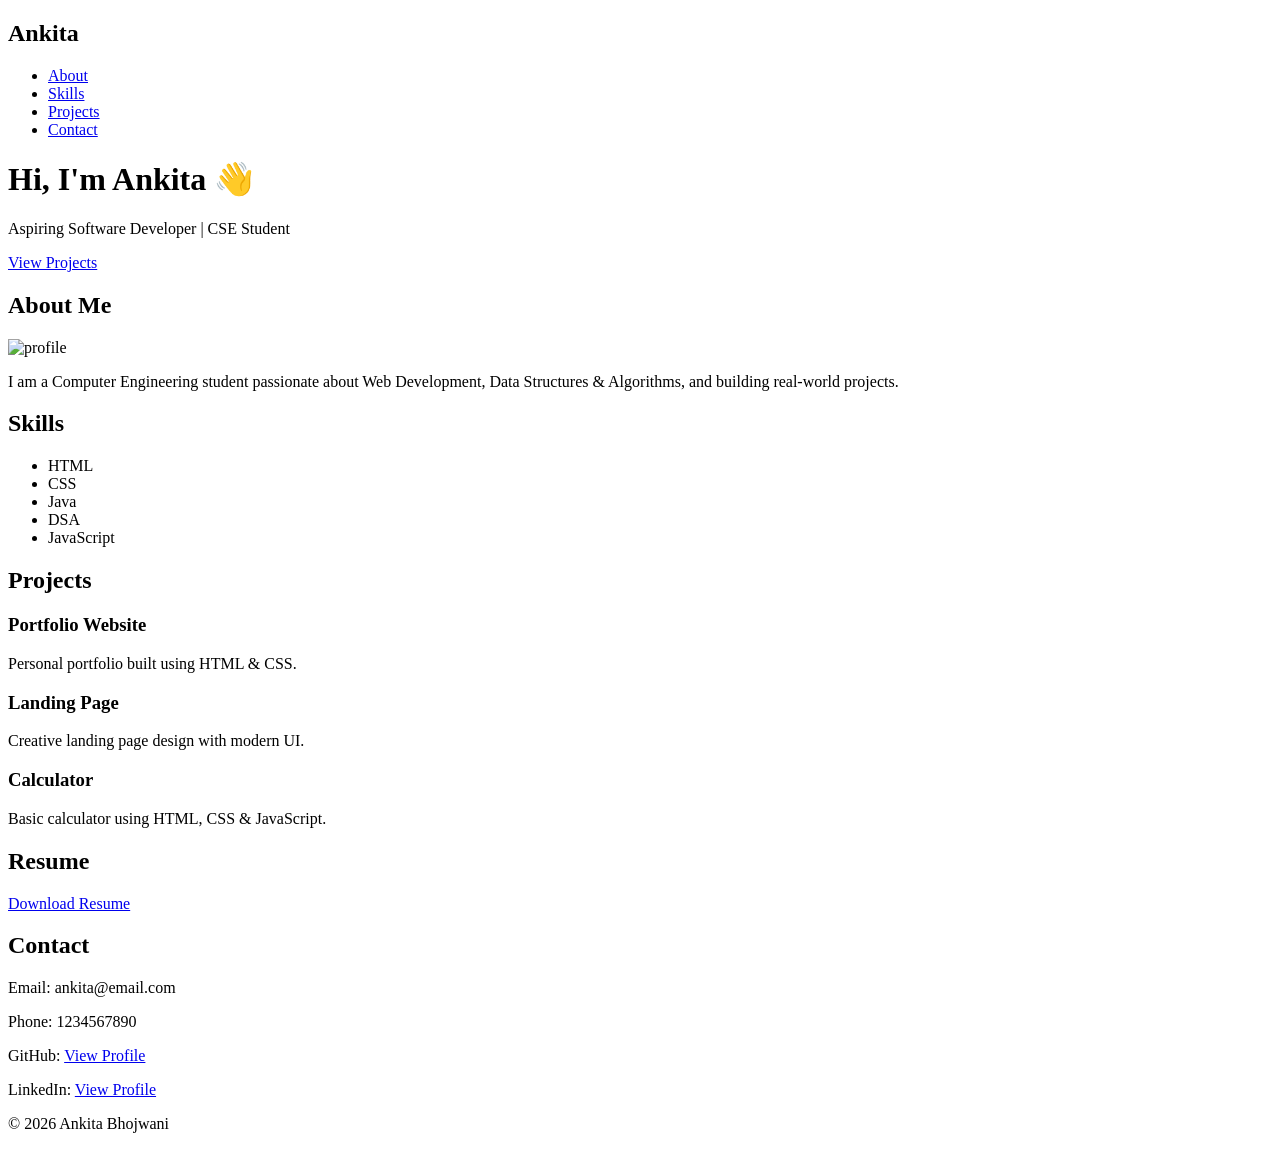
==== Portfolio/index.html @ e0c3b5ed "Rename index.html to Portfolio/index.html" ====
<!DOCTYPE html>
<html lang="en">
<head>
    <meta charset="UTF-8">
    <meta name="viewport" content="width=device-width, initial-scale=1.0">
    <title>Ankita Portfolio</title>


    <link href="https://fonts.googleapis.com/css2?family=Poppins:wght@300;400;600&display=swap" rel="stylesheet">

    <link rel="stylesheet" href="style.css">
</head>
<body>


    <nav class="navbar">
        <h2 class="logo">Ankita</h2>
        <ul class="nav-links">
            <li><a href="#about">About</a></li>
            <li><a href="#skills">Skills</a></li>
            <li><a href="#projects">Projects</a></li>
            <li><a href="#contact">Contact</a></li>
        </ul>
    </nav>


    <header class="hero">
        <h1>Hi, I'm Ankita 👋</h1>
        <p>Aspiring Software Developer | CSE Student</p>
        <a href="#projects" class="btn">View Projects</a>
    </header>

 
    <section id="about" class="about">
        <h2>About Me</h2>
        <div class="about-container">
            <img src="picture.jpeg" alt="profile">
            <p>
                I am a Computer Engineering student passionate about Web Development,
                Data Structures & Algorithms, and building real-world projects.
            </p>
        </div>
    </section>

   
    <section id="skills" class="skills">
        <h2>Skills</h2>
        <ul>
            <li>HTML</li>
            <li>CSS</li>
            <li>Java</li>
            <li>DSA</li>
            <li>JavaScript</li>
        </ul>
    </section>

   
   <section id="projects">
    <h2>Projects</h2>

    <div class="project-container">
        <div class="card">
            <h3>Portfolio Website</h3>
            <p>Personal portfolio built using HTML & CSS.</p>
        </div>

        <div class="card">
            <h3>Landing Page</h3>
            <p>Creative landing page design with modern UI.</p>
        </div>

        <div class="card">
            <h3>Calculator</h3>
            <p>Basic calculator using HTML, CSS & JavaScript.</p>
        </div>
    </div>
</section>

    </section>

  
    <section class="resume">
        <h2>Resume</h2>
        <a href="#">Download Resume</a>
    </section>

   
    <section id="contact" class="contact">
        <h2>Contact</h2>
        <p>Email: ankita@email.com</p>
        <p>Phone: 1234567890</p>
<p>GitHub: <a href="https://github.com/ankita-bhojwani" target="_blank">View Profile</a></p>
      <p>LinkedIn: <a href="https://www.linkedin.com/in/ankita-bhojwani-070b19314" target="_blank">View Profile</a></p>
    </section>

    <footer>
        <p>© 2026 Ankita Bhojwani</p>
    </footer>

</body>
</html>
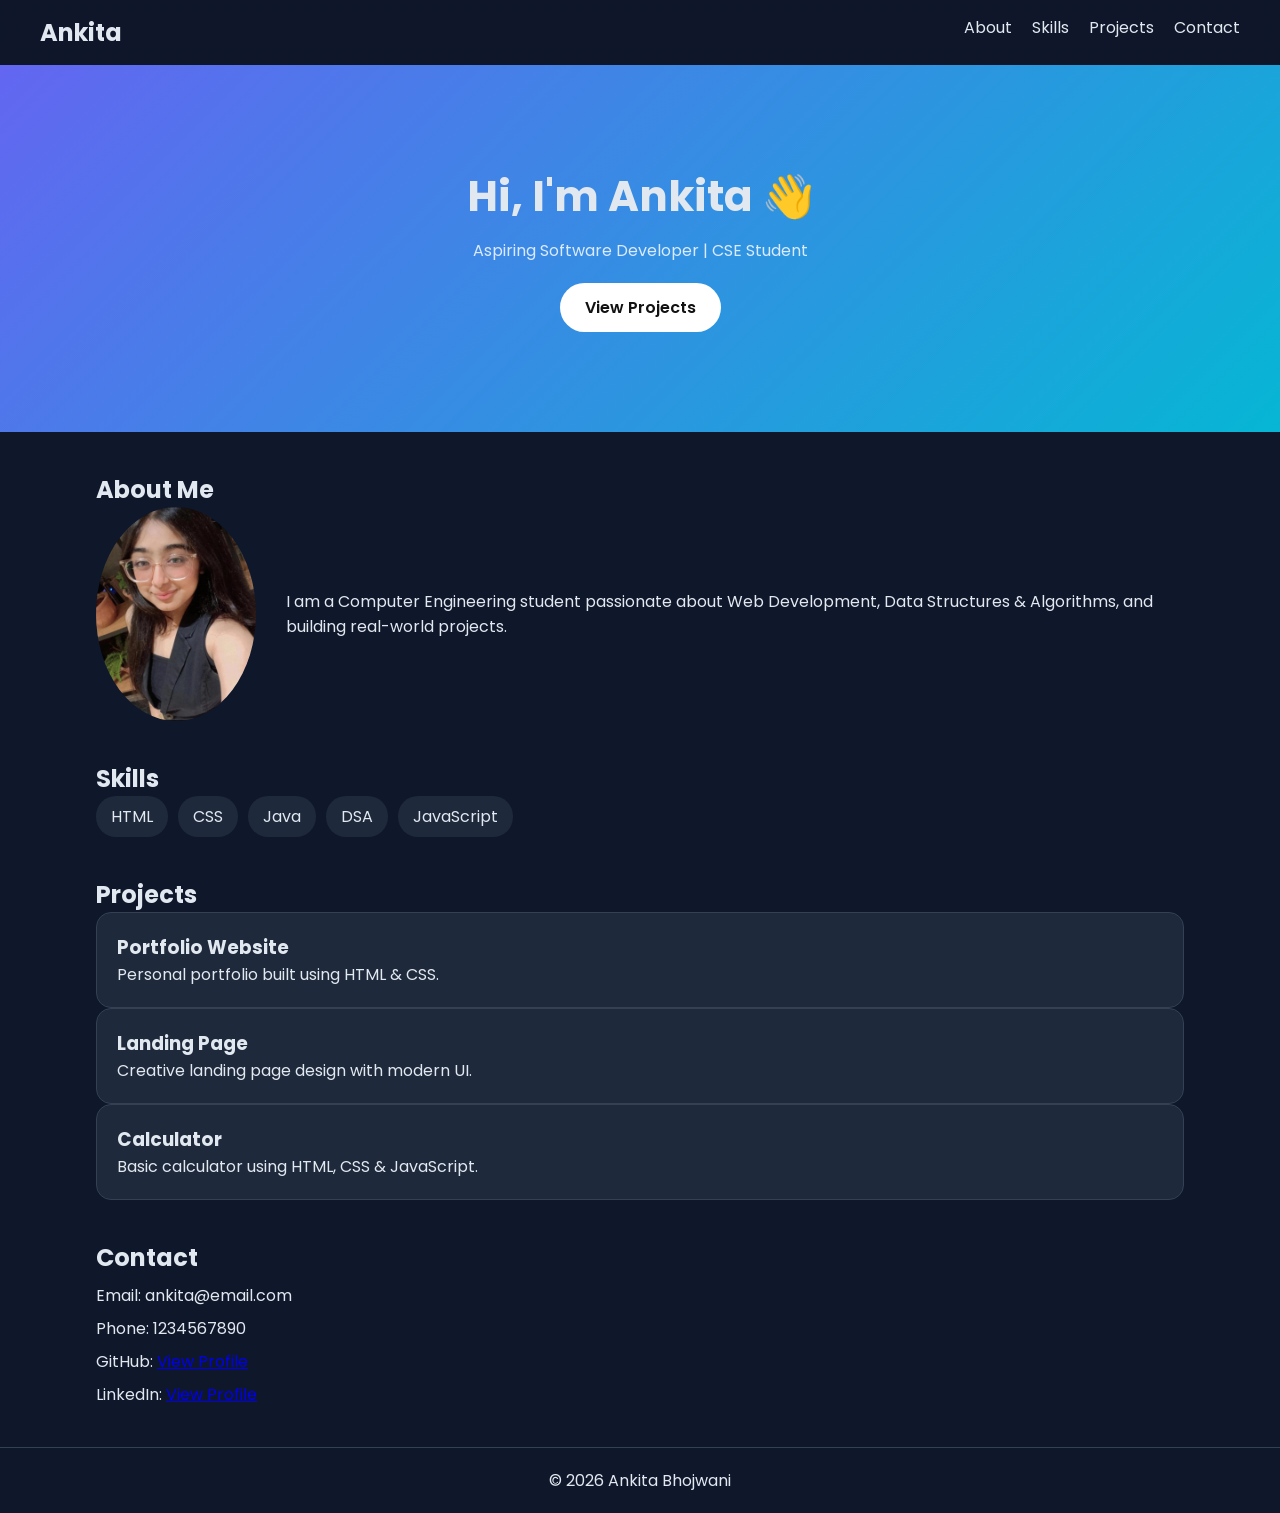
==== commit dfabc240: "Update index.html" ====
--- a/Portfolio/index.html
+++ b/Portfolio/index.html
@@ -77,13 +77,6 @@
 </section>
 
     </section>
-
-  
-    <section class="resume">
-        <h2>Resume</h2>
-        <a href="#">Download Resume</a>
-    </section>
-
    
     <section id="contact" class="contact">
         <h2>Contact</h2>
--- a/Portfolio/style.css
+++ b/Portfolio/style.css
@@ -0,0 +1,161 @@
+
+* {
+    margin: 0;
+    padding: 0;
+    box-sizing: border-box;
+}
+
+html {
+    scroll-behavior: smooth;
+}
+
+
+body {
+    font-family: 'Poppins', sans-serif;
+    background: #0f172a;
+    color: #e2e8f0;
+}
+
+
+.navbar {
+    position: sticky;
+    top: 0;
+    display: flex;
+    justify-content: space-between;
+    padding: 15px 40px;
+    background: rgba(15, 23, 42, 0.8);
+    backdrop-filter: blur(10px);
+}
+
+.nav-links {
+    display: flex;
+    list-style: none;
+}
+
+.nav-links li {
+    margin-left: 20px;
+}
+
+.nav-links a {
+    color: #e2e8f0;
+    text-decoration: none;
+    transition: 0.3s;
+}
+
+.nav-links a:hover {
+    color: #38bdf8;
+}
+
+
+.hero {
+    text-align: center;
+    padding: 100px 20px;
+    background: linear-gradient(135deg, #6366f1, #06b6d4);
+}
+
+.hero h1 {
+    font-size: 42px;
+}
+
+.hero p {
+    margin-top: 10px;
+    color: #dbeafe;
+}
+
+.btn {
+    display: inline-block;
+    margin-top: 20px;
+    padding: 12px 25px;
+    background: white;
+    color: #111;
+    border-radius: 30px;
+    text-decoration: none;
+    font-weight: 600;
+}
+
+section {
+    width: 85%;
+    margin: 40px auto;
+}
+
+
+.about-container {
+    display: flex;
+    gap: 30px;
+    align-items: center;
+}
+
+.about-container img {
+    width: 160px;
+    border-radius: 50%;
+}
+
+/* Skills */
+.skills ul {
+    display: flex;
+    flex-wrap: wrap;
+    gap: 10px;
+}
+
+.skills li {
+    list-style: none;
+    padding: 8px 15px;
+    background: #1e293b;
+    border-radius: 20px;
+}
+
+
+.projects {
+    display: grid;
+    grid-template-columns: repeat(3, 1fr);
+    gap: 20px;
+}
+
+.card {
+    background: #1e293b;
+    padding: 20px;
+    border-radius: 15px;
+    transition: 0.3s;
+    border: 1px solid #334155;
+}
+
+.card:hover {
+    transform: translateY(-10px) scale(1.02);
+    box-shadow: 0px 10px 30px rgba(0,0,0,0.5);
+}
+
+
+.resume a {
+    display: inline-block;
+    padding: 12px 20px;
+    background: #38bdf8;
+    color: #0f172a;
+    border-radius: 8px;
+    text-decoration: none;
+}
+
+
+.contact p {
+    margin: 8px 0;
+}
+
+
+footer {
+    text-align: center;
+    padding: 20px;
+    border-top: 1px solid #334155;
+    margin-top: 40px;
+}
+
+
+@media (max-width: 768px) {
+    .about-container {
+        flex-direction: column;
+        text-align: center;
+    }
+
+    .navbar {
+        flex-direction: column;
+        gap: 10px;
+    }
+}
